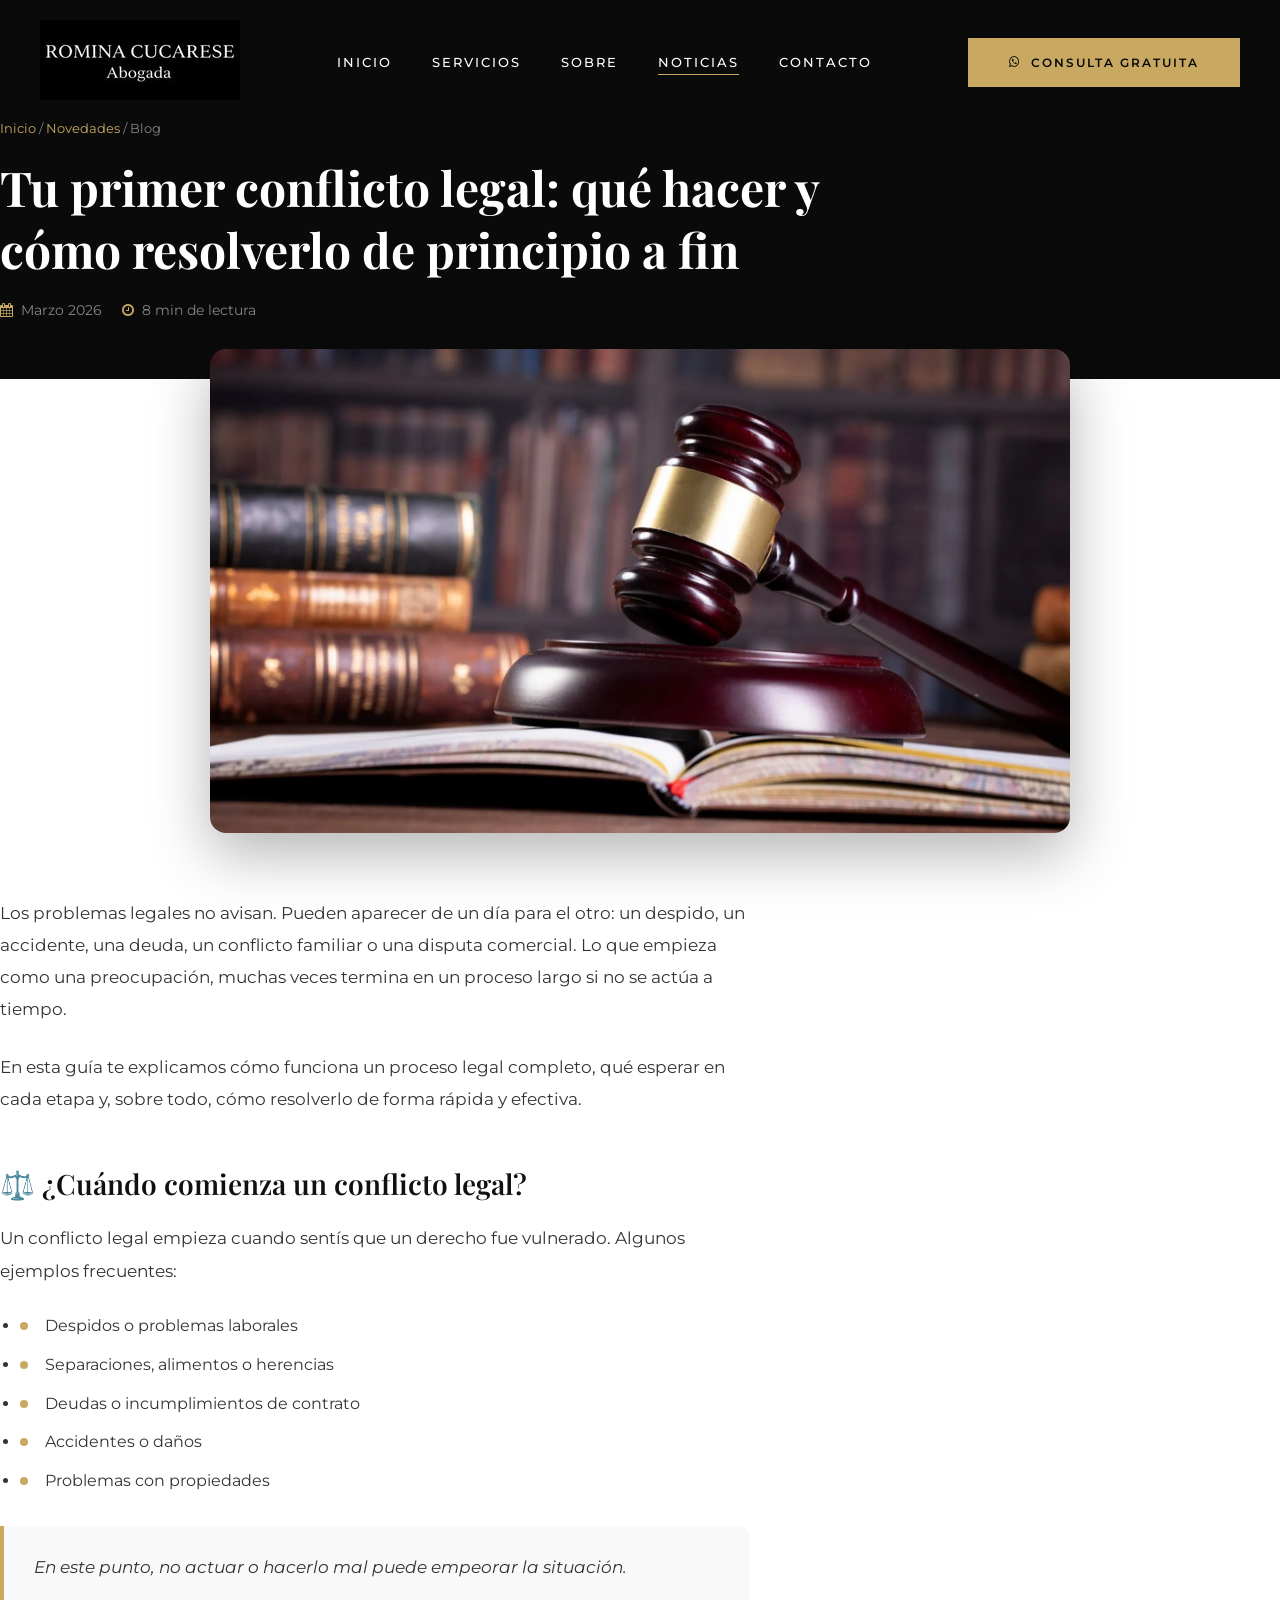
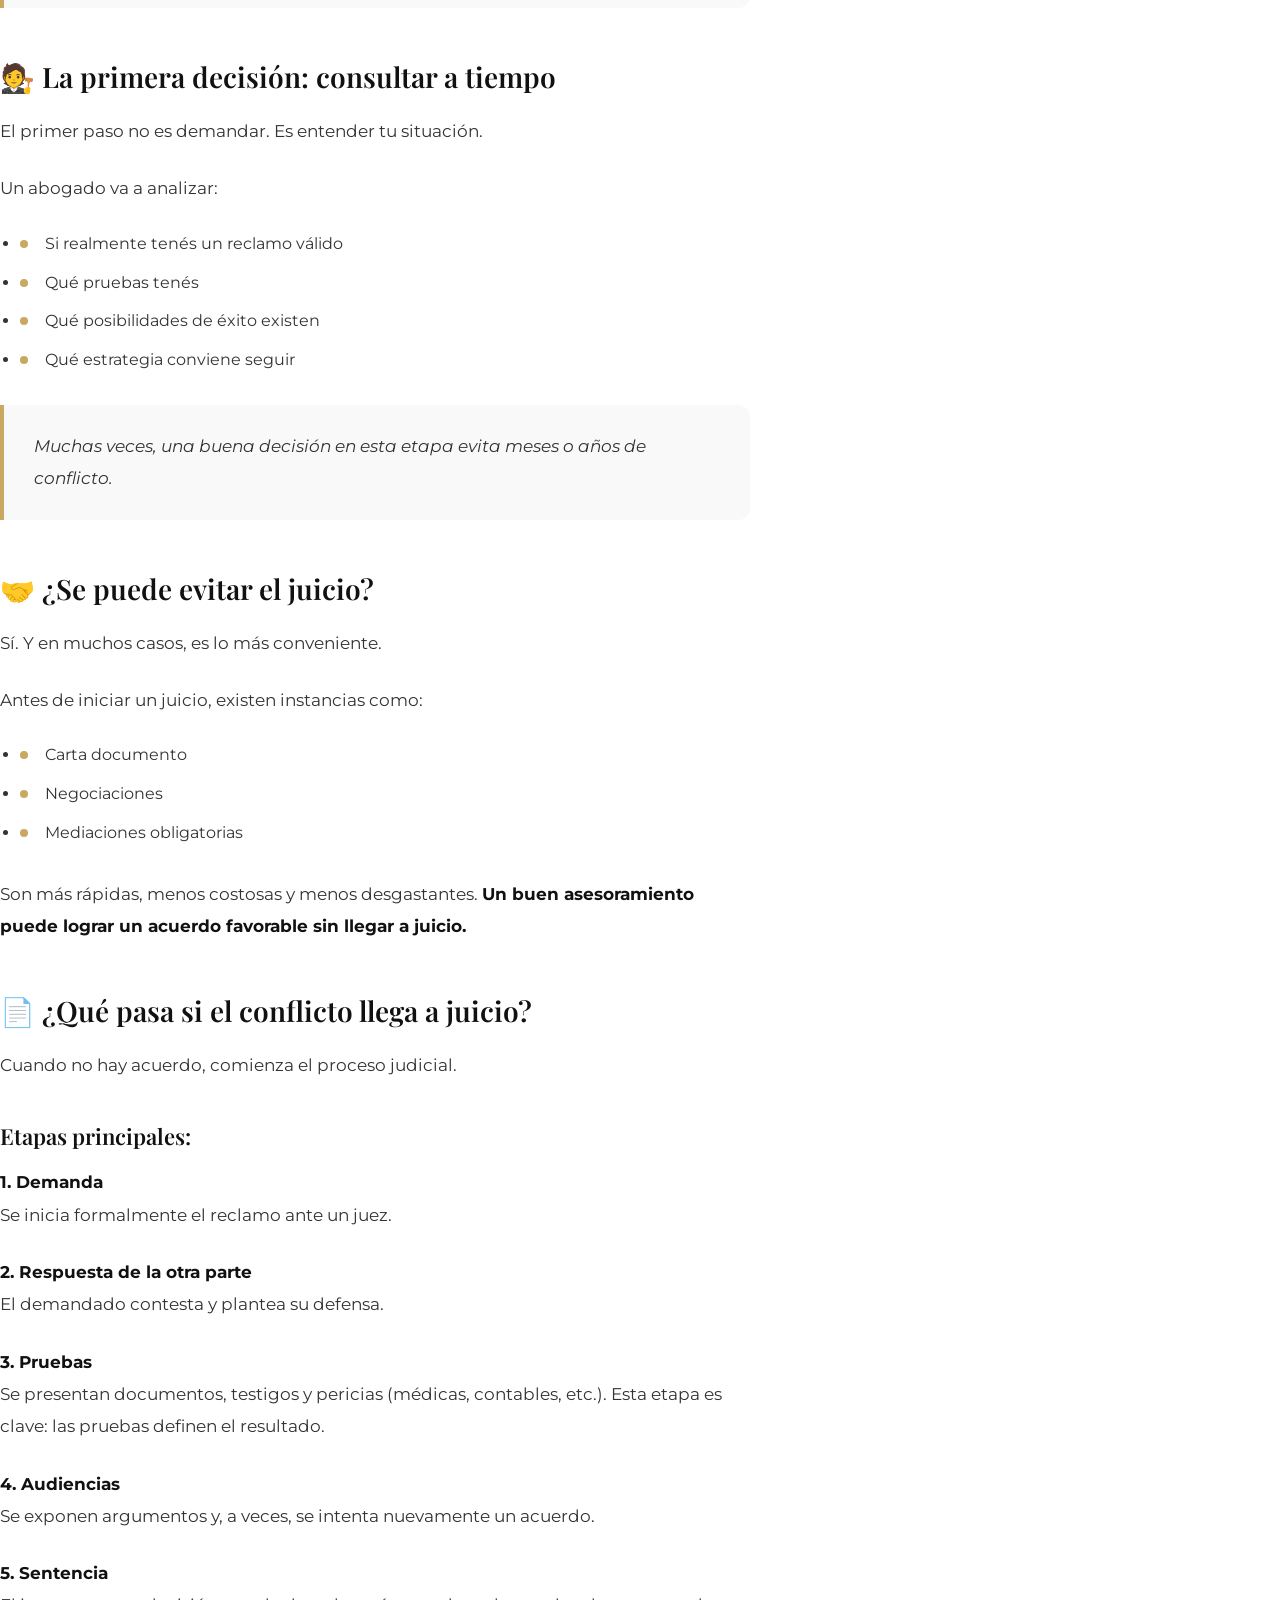
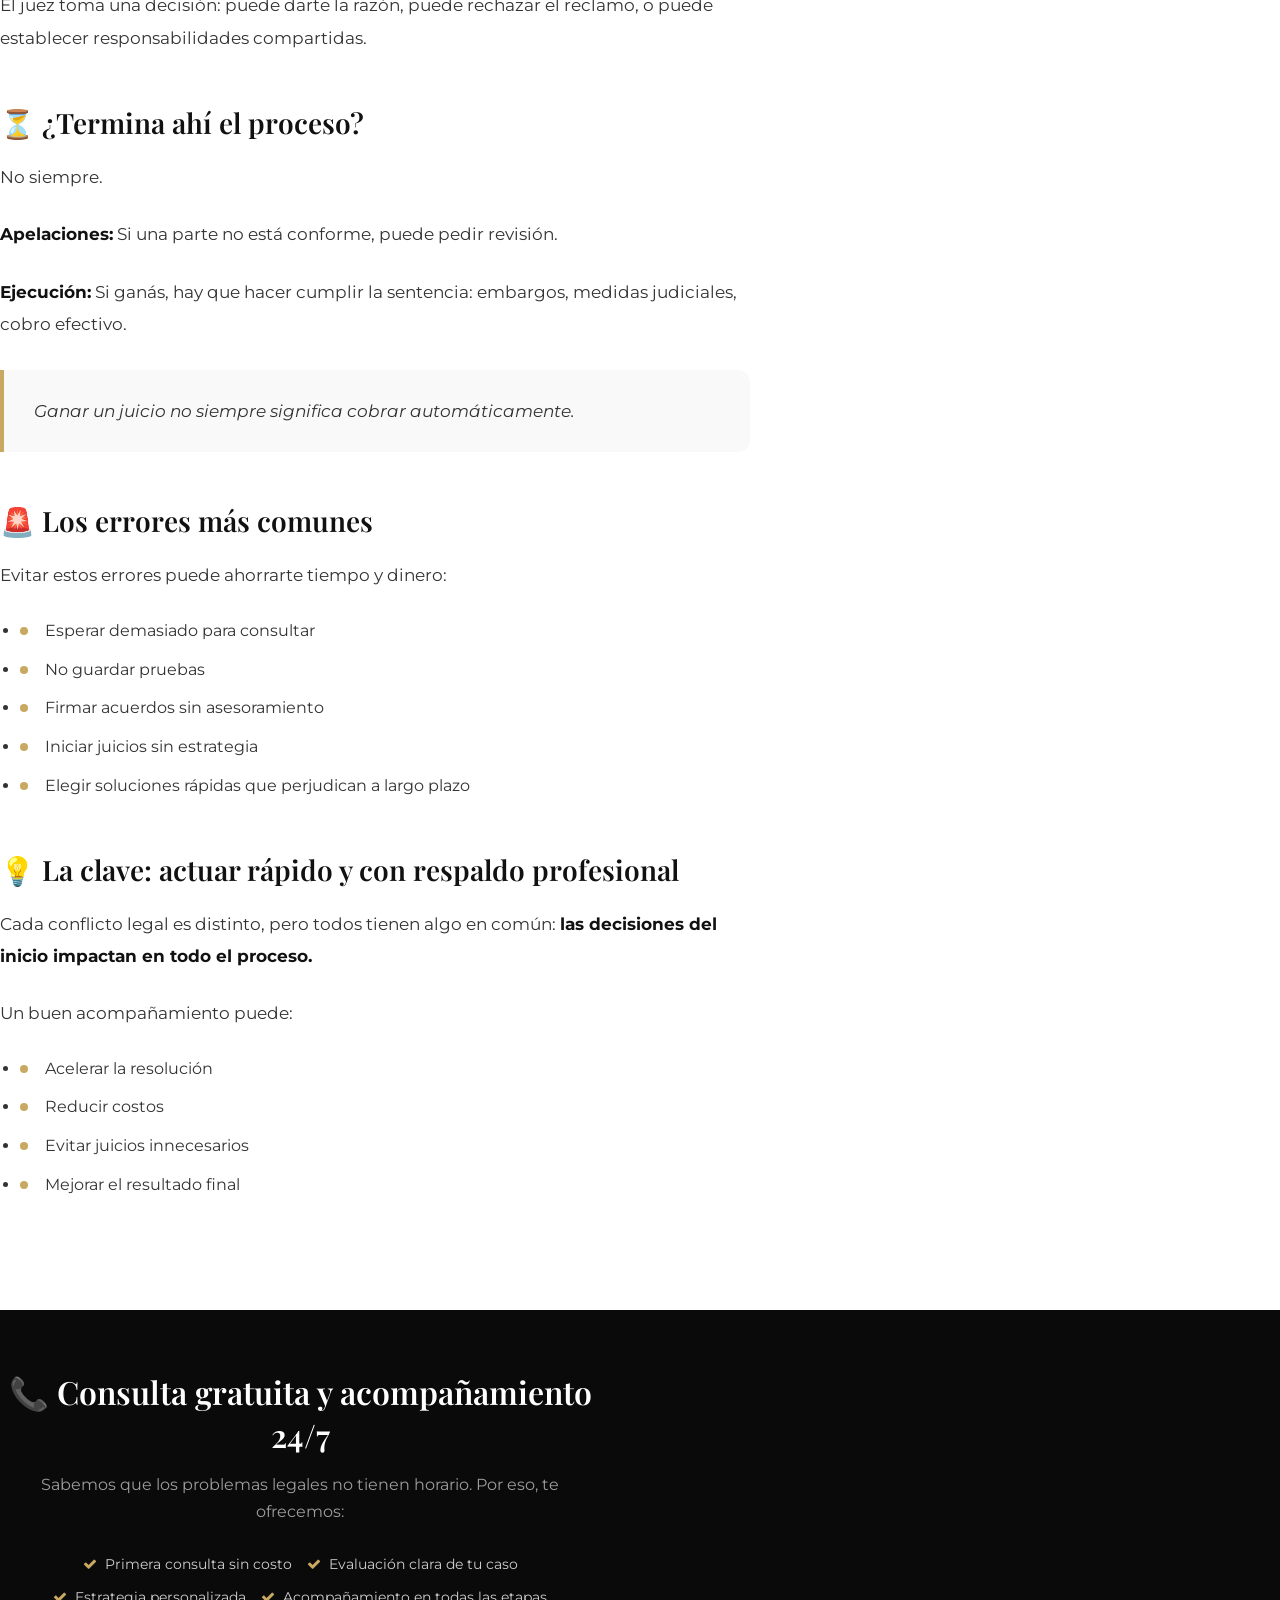
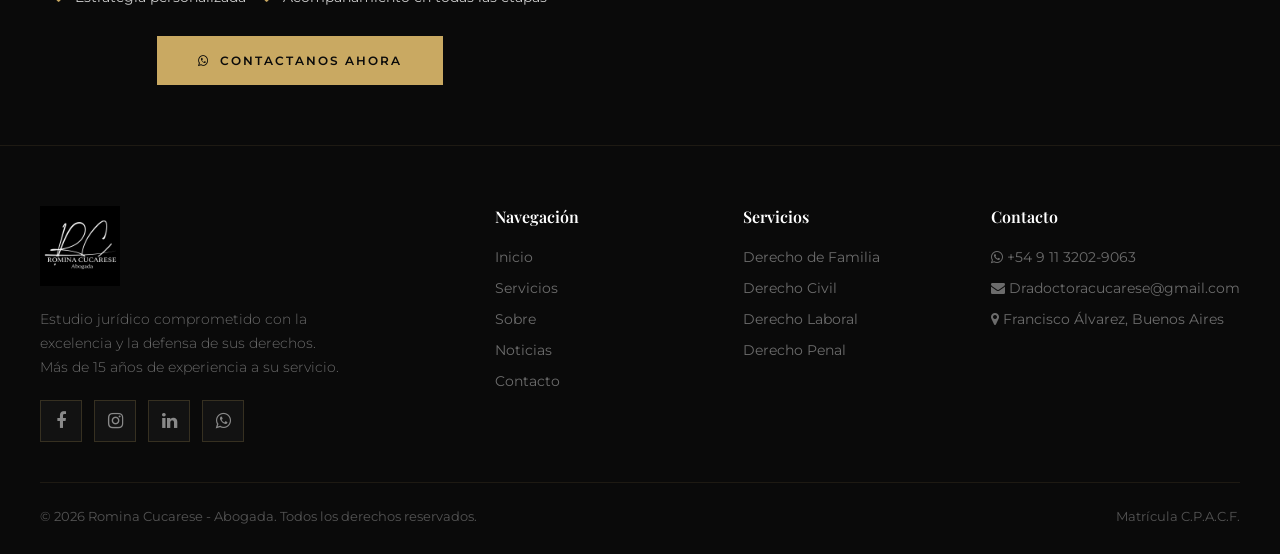
==== blog-conflicto-legal.html @ 5bdd9104 "Estudio Cucarese Estudio de abogados con mas de 15 año de experiencia defendiendo los derechos de la" ====
<!DOCTYPE html>
<html lang="es">
<head>
  <meta charset="UTF-8">
  <meta name="viewport" content="width=device-width, initial-scale=1.0">
  <title>Tu primer conflicto legal: qué hacer y cómo resolverlo | Romina Cucarese Abogada</title>
  <link rel="shortcut icon" href="images/favicon.svg" type="image/svg+xml">
  <link href="https://fonts.googleapis.com/css2?family=Playfair+Display:ital,wght@0,400;0,500;0,600;0,700;1,400;1,500;1,600&family=Montserrat:wght@300;400;500;600;700&display=swap" rel="stylesheet">
  <link rel="stylesheet" href="css/font-awesome.min.css">
  <link rel="stylesheet" href="css/style.css">
  <style>
    .blog-hero { background: var(--black); padding: 120px 0 60px; }
    .blog-hero .container { max-width: 900px; }
    .blog-breadcrumb { font-size: 13px; color: rgba(255,255,255,0.5); margin-bottom: 20px; }
    .blog-breadcrumb a { color: var(--gold); text-decoration: none; }
    .blog-hero h1 { font-family: var(--font-display); font-size: clamp(32px, 5vw, 48px); font-weight: 700; color: var(--white); line-height: 1.3; margin-bottom: 20px; }
    .blog-meta { display: flex; gap: 20px; font-size: 14px; color: rgba(255,255,255,0.5); }
    .blog-meta span { display: flex; align-items: center; gap: 8px; }
    .blog-meta i { color: var(--gold); }
    
    .blog-image { margin: -30px auto 0; max-width: 900px; padding: 0 20px; }
    .blog-image img { width: 100%; border-radius: 16px; box-shadow: 0 20px 60px rgba(0,0,0,0.3); }
    
    .blog-content { background: var(--white); padding: 60px 0 80px; }
    .blog-content .container { max-width: 750px; }
    .blog-content p { font-size: 17px; color: var(--text-body); line-height: 1.9; margin-bottom: 25px; }
    .blog-content h2 { font-family: var(--font-display); font-size: 28px; font-weight: 600; color: var(--text-dark); margin: 50px 0 20px; }
    .blog-content h3 { font-family: var(--font-display); font-size: 22px; font-weight: 600; color: var(--text-dark); margin: 40px 0 15px; }
    .blog-content ul { margin: 20px 0 30px 20px; }
    .blog-content li { font-size: 16px; color: var(--text-body); line-height: 1.8; margin-bottom: 10px; position: relative; padding-left: 25px; }
    .blog-content li::before { content: ''; position: absolute; left: 0; top: 10px; width: 8px; height: 8px; background: var(--gold); border-radius: 50%; }
    .blog-content strong { color: var(--text-dark); }
    .blog-content .highlight { background: var(--off-white); border-left: 4px solid var(--gold); padding: 25px 30px; margin: 30px 0; border-radius: 0 12px 12px 0; }
    .blog-content .highlight p { margin-bottom: 0; font-style: italic; }
    
    .blog-cta { background: var(--black); padding: 60px 0; text-align: center; }
    .blog-cta .container { max-width: 600px; }
    .blog-cta h2 { font-family: var(--font-display); font-size: 32px; font-weight: 600; color: var(--white); margin-bottom: 15px; }
    .blog-cta p { font-size: 16px; color: rgba(255,255,255,0.6); margin-bottom: 30px; line-height: 1.7; }
    .blog-cta .cta-features { display: flex; flex-wrap: wrap; justify-content: center; gap: 15px; margin-bottom: 30px; }
    .blog-cta .cta-feature { display: flex; align-items: center; gap: 8px; font-size: 14px; color: rgba(255,255,255,0.8); }
    .blog-cta .cta-feature i { color: var(--gold); }
    
    @media (max-width: 768px) {
      .blog-hero { padding: 100px 0 40px; }
      .blog-meta { flex-direction: column; gap: 10px; }
      .blog-content h2 { font-size: 24px; }
    }
  </style>
</head>
<body>

  <!-- ===== HEADER ===== -->
  <header class="header" id="header">
    <div class="container">
      <a href="index.html" class="logo">
        <img src="images/logo-header.png" alt="Romina Cucarese Abogada">
      </a>
      <nav class="nav-menu" id="navMenu">
        <a href="index.html">Inicio</a>
        <a href="index.html#servicios">Servicios</a>
        <a href="index.html#nosotros">Sobre</a>
        <a href="index.html#noticias" class="active">Noticias</a>
        <a href="index.html#contacto">Contacto</a>
      </nav>
      <a href="https://wa.me/5491132029063" target="_blank" class="btn-primary header-cta">
        <i class="fa fa-whatsapp"></i> Consulta Gratuita
      </a>
      <div class="menu-toggle" id="menuToggle">
        <span></span>
        <span></span>
        <span></span>
      </div>
    </div>
  </header>

  <!-- ===== BLOG HERO ===== -->
  <section class="blog-hero">
    <div class="container">
      <div class="blog-breadcrumb">
        <a href="index.html">Inicio</a> / <a href="index.html#noticias">Novedades</a> / Blog
      </div>
      <h1>Tu primer conflicto legal: qué hacer y cómo resolverlo de principio a fin</h1>
      <div class="blog-meta">
        <span><i class="fa fa-calendar"></i> Marzo 2026</span>
        <span><i class="fa fa-clock-o"></i> 8 min de lectura</span>
      </div>
    </div>
  </section>

  <!-- ===== BLOG IMAGE ===== -->
  <div class="blog-image">
    <img src="images/noticia-blog.webp" alt="Conflicto legal">
  </div>

  <!-- ===== BLOG CONTENT ===== -->
  <section class="blog-content">
    <div class="container">
      <p>Los problemas legales no avisan. Pueden aparecer de un día para el otro: un despido, un accidente, una deuda, un conflicto familiar o una disputa comercial. Lo que empieza como una preocupación, muchas veces termina en un proceso largo si no se actúa a tiempo.</p>
      
      <p>En esta guía te explicamos cómo funciona un proceso legal completo, qué esperar en cada etapa y, sobre todo, cómo resolverlo de forma rápida y efectiva.</p>

      <h2>⚖️ ¿Cuándo comienza un conflicto legal?</h2>
      <p>Un conflicto legal empieza cuando sentís que un derecho fue vulnerado. Algunos ejemplos frecuentes:</p>
      <ul>
        <li>Despidos o problemas laborales</li>
        <li>Separaciones, alimentos o herencias</li>
        <li>Deudas o incumplimientos de contrato</li>
        <li>Accidentes o daños</li>
        <li>Problemas con propiedades</li>
      </ul>
      
      <div class="highlight">
        <p>En este punto, no actuar o hacerlo mal puede empeorar la situación.</p>
      </div>

      <h2>🧑‍⚖️ La primera decisión: consultar a tiempo</h2>
      <p>El primer paso no es demandar. Es entender tu situación.</p>
      <p>Un abogado va a analizar:</p>
      <ul>
        <li>Si realmente tenés un reclamo válido</li>
        <li>Qué pruebas tenés</li>
        <li>Qué posibilidades de éxito existen</li>
        <li>Qué estrategia conviene seguir</li>
      </ul>
      
      <div class="highlight">
        <p>Muchas veces, una buena decisión en esta etapa evita meses o años de conflicto.</p>
      </div>

      <h2>🤝 ¿Se puede evitar el juicio?</h2>
      <p>Sí. Y en muchos casos, es lo más conveniente.</p>
      <p>Antes de iniciar un juicio, existen instancias como:</p>
      <ul>
        <li>Carta documento</li>
        <li>Negociaciones</li>
        <li>Mediaciones obligatorias</li>
      </ul>
      <p>Son más rápidas, menos costosas y menos desgastantes. <strong>Un buen asesoramiento puede lograr un acuerdo favorable sin llegar a juicio.</strong></p>

      <h2>📄 ¿Qué pasa si el conflicto llega a juicio?</h2>
      <p>Cuando no hay acuerdo, comienza el proceso judicial.</p>
      
      <h3>Etapas principales:</h3>
      
      <p><strong>1. Demanda</strong><br>Se inicia formalmente el reclamo ante un juez.</p>
      
      <p><strong>2. Respuesta de la otra parte</strong><br>El demandado contesta y plantea su defensa.</p>
      
      <p><strong>3. Pruebas</strong><br>Se presentan documentos, testigos y pericias (médicas, contables, etc.). Esta etapa es clave: las pruebas definen el resultado.</p>
      
      <p><strong>4. Audiencias</strong><br>Se exponen argumentos y, a veces, se intenta nuevamente un acuerdo.</p>
      
      <p><strong>5. Sentencia</strong><br>El juez toma una decisión: puede darte la razón, puede rechazar el reclamo, o puede establecer responsabilidades compartidas.</p>

      <h2>⏳ ¿Termina ahí el proceso?</h2>
      <p>No siempre.</p>
      
      <p><strong>Apelaciones:</strong> Si una parte no está conforme, puede pedir revisión.</p>
      
      <p><strong>Ejecución:</strong> Si ganás, hay que hacer cumplir la sentencia: embargos, medidas judiciales, cobro efectivo.</p>
      
      <div class="highlight">
        <p>Ganar un juicio no siempre significa cobrar automáticamente.</p>
      </div>

      <h2>🚨 Los errores más comunes</h2>
      <p>Evitar estos errores puede ahorrarte tiempo y dinero:</p>
      <ul>
        <li>Esperar demasiado para consultar</li>
        <li>No guardar pruebas</li>
        <li>Firmar acuerdos sin asesoramiento</li>
        <li>Iniciar juicios sin estrategia</li>
        <li>Elegir soluciones rápidas que perjudican a largo plazo</li>
      </ul>

      <h2>💡 La clave: actuar rápido y con respaldo profesional</h2>
      <p>Cada conflicto legal es distinto, pero todos tienen algo en común: <strong>las decisiones del inicio impactan en todo el proceso.</strong></p>
      
      <p>Un buen acompañamiento puede:</p>
      <ul>
        <li>Acelerar la resolución</li>
        <li>Reducir costos</li>
        <li>Evitar juicios innecesarios</li>
        <li>Mejorar el resultado final</li>
      </ul>
    </div>
  </section>

  <!-- ===== BLOG CTA ===== -->
  <section class="blog-cta">
    <div class="container">
      <h2>📞 Consulta gratuita y acompañamiento 24/7</h2>
      <p>Sabemos que los problemas legales no tienen horario. Por eso, te ofrecemos:</p>
      <div class="cta-features">
        <div class="cta-feature"><i class="fa fa-check"></i> Primera consulta sin costo</div>
        <div class="cta-feature"><i class="fa fa-check"></i> Evaluación clara de tu caso</div>
        <div class="cta-feature"><i class="fa fa-check"></i> Estrategia personalizada</div>
        <div class="cta-feature"><i class="fa fa-check"></i> Acompañamiento en todas las etapas</div>
      </div>
      <a href="https://wa.me/5491132029063?text=Hola,%20leí%20el%20artículo%20sobre%20conflictos%20legales%20y%20quiero%20consultar%20mi%20caso" target="_blank" class="btn-primary">
        <i class="fa fa-whatsapp"></i> Contactanos ahora
      </a>
    </div>
  </section>

  <!-- ===== FOOTER ===== -->
  <footer class="footer">
    <div class="container">
      <div class="footer-grid">
        <div class="footer-brand">
          <img src="images/firma-footer.png" alt="Romina Cucarese Abogada">
          <p>Estudio jurídico comprometido con la excelencia y la defensa de sus derechos. Más de 15 años de experiencia a su servicio.</p>
          <div class="footer-social">
            <a href="#"><i class="fa fa-facebook"></i></a>
            <a href="https://www.instagram.com/cucareseromina/" target="_blank"><i class="fa fa-instagram"></i></a>
            <a href="#"><i class="fa fa-linkedin"></i></a>
            <a href="https://wa.me/5491132029063" target="_blank"><i class="fa fa-whatsapp"></i></a>
          </div>
        </div>
        <div class="footer-col">
          <h4>Navegación</h4>
          <ul class="footer-links">
            <li><a href="index.html">Inicio</a></li>
            <li><a href="index.html#servicios">Servicios</a></li>
            <li><a href="index.html#nosotros">Sobre</a></li>
            <li><a href="index.html#noticias">Noticias</a></li>
            <li><a href="index.html#contacto">Contacto</a></li>
          </ul>
        </div>
        <div class="footer-col">
          <h4>Servicios</h4>
          <ul class="footer-links">
            <li><a href="index.html#servicios">Derecho de Familia</a></li>
            <li><a href="index.html#servicios">Derecho Civil</a></li>
            <li><a href="index.html#servicios">Derecho Laboral</a></li>
            <li><a href="index.html#servicios">Derecho Penal</a></li>
          </ul>
        </div>
        <div class="footer-col">
          <h4>Contacto</h4>
          <ul class="footer-links">
            <li><a href="https://wa.me/5491132029063"><i class="fa fa-whatsapp"></i> +54 9 11 3202-9063</a></li>
            <li><a href="mailto:Dradoctoracucarese@gmail.com"><i class="fa fa-envelope"></i> Dradoctoracucarese@gmail.com</a></li>
            <li><a href="index.html#contacto"><i class="fa fa-map-marker"></i> Francisco Álvarez, Buenos Aires</a></li>
          </ul>
        </div>
      </div>
      <div class="footer-bottom">
        <p>&copy; <span id="year"></span> Romina Cucarese - Abogada. Todos los derechos reservados.</p>
        <p>Matrícula C.P.A.C.F.</p>
      </div>
    </div>
  </footer>

  <script src="js/jquery-3.4.1.min.js"></script>
  <script>
    document.getElementById('year').textContent = new Date().getFullYear();
    
    // Header scroll
    window.addEventListener('scroll', function() {
      const header = document.getElementById('header');
      if (window.scrollY > 50) {
        header.classList.add('scrolled');
      } else {
        header.classList.remove('scrolled');
      }
    });
    
    // Mobile menu
    document.getElementById('menuToggle').addEventListener('click', function() {
      document.getElementById('navMenu').classList.toggle('active');
      this.classList.toggle('active');
    });
  </script>

</body>
</html>
---- css/style.css ----
/* ===== Romina Cucarese Abogada - Elegant Theme ===== */
@import url('https://fonts.googleapis.com/css2?family=Playfair+Display:wght@400;500;600;700;800&family=Montserrat:wght@300;400;500;600;700&display=swap');

:root {
  --black: #0a0a0a;
  --dark: #111111;
  --dark2: #1a1a1a;
  --gold: #C9A962;
  --gold-light: #D4BA7A;
  --gold-dark: #A8893F;
  --white: #ffffff;
  --off-white: #f9f9f9;
  --light-bg: #f5f5f5;
  --gray: #6b6b6b;
  --light-gray: #999999;
  --border: #e0e0e0;
  --border-dark: #2a2a2a;
  --text-dark: #111111;
  --text-body: #333333;
  --font-display: 'Playfair Display', serif;
  --font-body: 'Montserrat', sans-serif;
}

* { margin: 0; padding: 0; box-sizing: border-box; }
html { scroll-behavior: smooth; }
body { font-family: var(--font-body); background: var(--white); color: var(--text-dark); overflow-x: hidden; }
a { text-decoration: none; color: inherit; transition: all 0.3s ease; }
img { max-width: 100%; }

::-webkit-scrollbar { width: 8px; }
::-webkit-scrollbar-track { background: var(--dark); }
::-webkit-scrollbar-thumb { background: var(--gold); border-radius: 4px; }

/* ===== HEADER ===== */
.header { position: fixed; top: 0; left: 0; width: 100%; z-index: 1000; padding: 20px 0; transition: all 0.4s ease; }
.header.scrolled { background: rgba(10,10,10,0.98); backdrop-filter: blur(20px); padding: 12px 0; box-shadow: 0 2px 30px rgba(0,0,0,0.3); }
.header .container { max-width: 1300px; margin: 0 auto; padding: 0 40px; display: flex; align-items: center; justify-content: space-between; }
.header-logo { display: flex; align-items: center; }
.header-logo img { height: 40px; transition: all 0.3s ease; }
.header.scrolled .header-logo img { height: 35px; }

.nav-menu { display: flex; list-style: none; gap: 40px; align-items: center; }
.nav-menu a { font-family: var(--font-body); font-size: 13px; font-weight: 500; letter-spacing: 2px; text-transform: uppercase; color: var(--white); position: relative; padding: 5px 0; }
.nav-menu a::after { content: ''; position: absolute; bottom: 0; left: 0; width: 0; height: 1px; background: var(--gold); transition: width 0.3s ease; }
.nav-menu a:hover::after, .nav-menu a.active::after { width: 100%; }
.nav-menu a:hover { color: var(--gold); }

.header-cta { padding: 12px 30px; background: transparent; color: var(--gold); font-family: var(--font-body); font-size: 12px; font-weight: 600; letter-spacing: 2px; text-transform: uppercase; border-radius: 0; border: 1px solid var(--gold); transition: all 0.3s ease; }
.header-cta:hover { background: var(--gold); color: var(--black); }

.menu-toggle { display: none; flex-direction: column; gap: 5px; cursor: pointer; z-index: 1001; }
.menu-toggle span { width: 28px; height: 1px; background: var(--white); transition: all 0.3s ease; }

/* ===== HERO ===== */
.hero { position: relative; min-height: 100vh; display: flex; align-items: center; overflow: hidden; background: var(--black); padding-top: 100px; }
.hero-bg { position: absolute; inset: 0; z-index: 0; }
.hero-bg::before { content: ''; position: absolute; inset: 0; background: linear-gradient(135deg, rgba(10,10,10,0.97) 0%, rgba(17,17,17,0.9) 50%, rgba(201,169,98,0.1) 100%); z-index: 1; }
.hero-bg::after { content: ''; position: absolute; bottom: 0; left: 0; width: 100%; height: 200px; background: linear-gradient(transparent, rgba(10,10,10,1)); z-index: 2; }
.hero-bg img { width: 100%; height: 100%; object-fit: cover; opacity: 0.25; }
.hero .container { position: relative; z-index: 3; max-width: 1300px; margin: 0 auto; padding: 0 40px; }
.hero-content { max-width: 750px; animation: fadeUp 1s ease 0.3s both; }

.hero-badge {
  display: inline-flex; align-items: center; gap: 10px;
  padding: 8px 20px;
  background: transparent;
  border: 1px solid rgba(201,169,98,0.4);
  font-size: 11px; font-weight: 500;
  color: var(--gold);
  letter-spacing: 3px; text-transform: uppercase;
  margin-bottom: 30px;
}
.hero-badge::before { content: ''; width: 8px; height: 8px; min-width: 8px; background: var(--gold); animation: pulse 2s infinite; flex-shrink: 0; }

.hero h1 { font-family: var(--font-display); font-size: clamp(42px, 6vw, 72px); font-weight: 700; line-height: 1.1; margin-bottom: 25px; letter-spacing: -1px; color: var(--white); }
.hero h1 span { color: var(--gold); font-style: italic; }
.hero p { font-size: 17px; line-height: 1.8; color: rgba(255,255,255,0.6); margin-bottom: 40px; max-width: 580px; font-weight: 300; }
.hero-buttons { display: flex; gap: 18px; flex-wrap: wrap; }

.btn-primary { display: inline-flex; align-items: center; gap: 10px; padding: 16px 40px; background: var(--gold); color: var(--black); font-family: var(--font-body); font-size: 12px; font-weight: 600; letter-spacing: 2px; text-transform: uppercase; border: 1px solid var(--gold); transition: all 0.4s ease; }
.btn-primary:hover { background: var(--gold-dark); border-color: var(--gold-dark); transform: translateY(-2px); box-shadow: 0 10px 30px rgba(201,169,98,0.2); }
.btn-outline { display: inline-flex; align-items: center; gap: 10px; padding: 16px 40px; background: transparent; color: var(--white); font-family: var(--font-body); font-size: 12px; font-weight: 600; letter-spacing: 2px; text-transform: uppercase; border: 1px solid rgba(255,255,255,0.2); transition: all 0.4s ease; }
.btn-outline:hover { border-color: var(--gold); color: var(--gold); transform: translateY(-2px); }

.hero-shapes { position: absolute; right: 5%; top: 50%; transform: translateY(-50%); z-index: 2; opacity: 0.04; }
.hero-shapes .shape { width: 400px; height: 400px; border: 1px solid var(--gold); position: absolute; animation: morphShape 10s ease-in-out infinite; }
.hero-shapes .shape:nth-child(2) { width: 300px; height: 300px; top: 50px; left: 50px; animation-delay: -5s; }

/* ===== STATS BAR ===== */
.stats-bar { background: var(--dark); padding: 60px 0; border-top: 1px solid rgba(201,169,98,0.1); border-bottom: 1px solid rgba(201,169,98,0.1); }
.stats-bar .container { max-width: 1300px; margin: 0 auto; padding: 0 40px; display: grid; grid-template-columns: repeat(4, 1fr); gap: 30px; }
.stat-item { text-align: center; position: relative; }
.stat-item::after { content: ''; position: absolute; right: 0; top: 50%; transform: translateY(-50%); width: 1px; height: 50px; background: rgba(201,169,98,0.15); }
.stat-item:last-child::after { display: none; }
.stat-number { font-family: var(--font-display); font-size: 48px; font-weight: 700; color: var(--gold); line-height: 1; margin-bottom: 8px; }
.stat-label { font-size: 12px; color: rgba(255,255,255,0.5); text-transform: uppercase; letter-spacing: 3px; }

/* ===== SECTION COMMON ===== */
.section { padding: 100px 0; }
.section .container { max-width: 1300px; margin: 0 auto; padding: 0 40px; }
.section-light { background: var(--white); }
.section-dark { background: var(--black); }

.section-header { margin-bottom: 60px; }
.section-header.center { text-align: center; }
.section-tag { font-family: var(--font-body); font-size: 11px; font-weight: 600; color: var(--gold); text-transform: uppercase; letter-spacing: 3px; margin-bottom: 15px; }
.section-title { font-family: var(--font-display); font-size: clamp(32px, 4vw, 48px); font-weight: 700; letter-spacing: -1px; margin-bottom: 15px; }
.section-dark .section-title { color: var(--white); }
.section-title span { color: var(--gold); font-style: italic; }
.section-subtitle { font-size: 16px; color: var(--gray); max-width: 600px; line-height: 1.7; font-weight: 300; }
.section-header.center .section-subtitle { margin: 0 auto; }
.section-dark .section-subtitle { color: rgba(255,255,255,0.5); }

/* ===== SERVICIOS ===== */
.services-section { background: var(--white); }
.services-grid { display: grid; grid-template-columns: repeat(3, 1fr); gap: 30px; }
.service-card { background: var(--white); border: 1px solid var(--border); padding: 40px; transition: all 0.4s ease; position: relative; overflow: hidden; border-radius: 16px; }
.service-card::before { content: ''; position: absolute; top: 0; left: 0; width: 100%; height: 3px; background: linear-gradient(90deg, transparent, var(--gold), transparent); opacity: 0; transition: opacity 0.4s ease; }
.service-card:hover { border-color: var(--gold); transform: translateY(-5px); box-shadow: 0 15px 40px rgba(0,0,0,0.08); }
.service-card:hover::before { opacity: 1; }
.service-icon { width: 60px; height: 60px; background: var(--off-white); border: 1px solid var(--border); border-radius: 12px; display: flex; align-items: center; justify-content: center; font-size: 24px; color: var(--gold); margin-bottom: 25px; transition: all 0.3s ease; }
.service-card:hover .service-icon { background: var(--gold); color: var(--white); border-color: var(--gold); }
.service-card h3 { font-family: var(--font-display); font-size: 22px; font-weight: 600; margin-bottom: 15px; color: var(--text-dark); }
.service-card p { font-size: 14px; color: var(--gray); line-height: 1.7; font-weight: 300; }

/* ===== PROCESO ===== */
.process-grid { display: grid; grid-template-columns: repeat(3, 1fr); gap: 40px; }
.process-card { text-align: center; padding: 40px 30px; position: relative; }
.process-number { font-family: var(--font-display); font-size: 72px; font-weight: 700; color: rgba(201,169,98,0.1); position: absolute; top: 0; left: 50%; transform: translateX(-50%); line-height: 1; }
.process-icon { width: 80px; height: 80px; background: var(--gold); display: flex; align-items: center; justify-content: center; font-size: 28px; color: var(--black); margin: 0 auto 25px; position: relative; z-index: 1; }
.process-card h3 { font-family: var(--font-display); font-size: 22px; font-weight: 600; margin-bottom: 15px; color: var(--text-dark); }
.process-card p { font-size: 14px; color: var(--gray); line-height: 1.7; font-weight: 300; }

/* ===== NOSOTROS ===== */
.about-split { display: grid; grid-template-columns: 1fr 1fr; gap: 80px; align-items: center; }
.about-visual { position: relative; }
.about-visual-inner { position: relative; }
.about-photo { position: relative; }
.about-photo::before { content: ''; position: absolute; top: -15px; left: -15px; right: 15px; bottom: 15px; border: 1px solid var(--gold); border-radius: 20px; z-index: 0; }
.about-photo img { position: relative; z-index: 1; width: 100%; display: block; filter: grayscale(20%); border-radius: 20px; }
.about-content .section-header { margin-bottom: 30px; }
.about-features { display: flex; flex-direction: column; gap: 20px; }
.about-feature { display: flex; gap: 20px; align-items: flex-start; padding: 20px; background: var(--off-white); border-left: 2px solid var(--gold); border-radius: 0 12px 12px 0; }
.about-feature-icon { width: 40px; height: 40px; min-width: 40px; background: var(--gold); display: flex; align-items: center; justify-content: center; font-size: 16px; color: var(--black); border-radius: 8px; }
.about-feature h4 { font-family: var(--font-display); font-size: 18px; font-weight: 600; margin-bottom: 5px; color: var(--text-dark); }
.about-feature p { font-size: 14px; color: var(--gray); line-height: 1.6; font-weight: 300; }

/* ===== NOTICIAS ===== */
.news-section { background: var(--off-white); }
.news-grid { display: grid; grid-template-columns: repeat(3, 1fr); gap: 30px; }
.news-card { background: var(--white); border: 1px solid var(--border); overflow: hidden; transition: all 0.4s ease; border-radius: 16px; text-decoration: none; display: block; }
.news-card:hover { transform: translateY(-5px); box-shadow: 0 20px 50px rgba(0,0,0,0.1); }
.news-image { height: 220px; overflow: hidden; background: var(--dark); position: relative; }
.news-image img { width: 100%; height: 100%; object-fit: cover; transition: transform 0.6s ease; }
.news-card:hover .news-image img { transform: scale(1.05); }
.news-play { position: absolute; top: 50%; left: 50%; transform: translate(-50%, -50%); width: 60px; height: 60px; background: rgba(0,0,0,0.7); border-radius: 50%; display: flex; align-items: center; justify-content: center; transition: all 0.3s ease; }
.news-play i { color: var(--gold); font-size: 22px; margin-left: 4px; }
.news-card:hover .news-play { background: var(--gold); transform: translate(-50%, -50%) scale(1.1); }
.news-card:hover .news-play i { color: var(--black); }
.news-date { position: absolute; bottom: 15px; left: 15px; background: var(--gold); color: var(--black); padding: 8px 15px; font-size: 11px; font-weight: 600; letter-spacing: 1px; text-transform: uppercase; border-radius: 6px; }
.news-content { padding: 30px; }
.news-category { font-size: 11px; color: var(--gold); text-transform: uppercase; letter-spacing: 2px; margin-bottom: 10px; font-weight: 600; }
.news-card h3 { font-family: var(--font-display); font-size: 20px; font-weight: 600; margin-bottom: 15px; color: var(--text-dark); line-height: 1.4; }
.news-card p { font-size: 14px; color: var(--gray); line-height: 1.7; margin-bottom: 0; font-weight: 300; }
.news-link { font-size: 12px; color: var(--gold); text-transform: uppercase; letter-spacing: 2px; font-weight: 600; display: inline-flex; align-items: center; gap: 8px; }
.news-link:hover { color: var(--gold-dark); }
.news-link i { transition: transform 0.3s ease; }
.news-link:hover i { transform: translateX(5px); }

/* ===== CONTACTO ===== */
.contact-section { background: var(--white); padding: 100px 0; }

.contact-info-row { display: grid; grid-template-columns: repeat(3, 1fr); gap: 25px; margin-bottom: 40px; }
.contact-card { background: var(--white); border: 1px solid var(--border); border-radius: 16px; padding: 24px; display: flex; gap: 16px; align-items: flex-start; transition: all 0.3s ease; box-shadow: 0 2px 10px rgba(0,0,0,0.03); }
.contact-card:hover { border-color: var(--gold); box-shadow: 0 8px 25px rgba(0,0,0,0.08); transform: translateY(-2px); }
.contact-card-icon { width: 44px; height: 44px; min-width: 44px; background: var(--off-white); border-radius: 12px; display: flex; align-items: center; justify-content: center; font-size: 18px; color: var(--gold); }
.contact-card h4 { font-family: var(--font-display); font-size: 16px; font-weight: 600; margin-bottom: 4px; color: var(--text-dark); }
.contact-card p { font-size: 14px; color: var(--gray); line-height: 1.5; }

.whatsapp-card-full { background: var(--dark); border-radius: 20px; padding: 50px; display: flex; align-items: center; justify-content: space-between; gap: 30px; }
.whatsapp-card-full .whatsapp-card-icon { width: 80px; height: 80px; min-width: 80px; background: rgba(201,169,98,0.15); border-radius: 50%; display: flex; align-items: center; justify-content: center; font-size: 36px; color: var(--gold); }
.whatsapp-card-text { flex: 1; }
.whatsapp-card-text h3 { font-family: var(--font-display); font-size: 28px; font-weight: 600; color: var(--white); margin-bottom: 8px; }
.whatsapp-card-text p { font-size: 15px; color: rgba(255,255,255,0.6); line-height: 1.6; max-width: 400px; }
.whatsapp-btn { display: inline-flex; align-items: center; gap: 10px; padding: 16px 35px; background: var(--gold); color: var(--black); font-family: var(--font-body); font-size: 13px; font-weight: 600; letter-spacing: 1px; text-transform: uppercase; border-radius: 10px; transition: all 0.3s ease; text-decoration: none; white-space: nowrap; }
.whatsapp-btn:hover { background: var(--gold-light); transform: translateY(-2px); box-shadow: 0 10px 25px rgba(201,169,98,0.3); }

/* Mapa */
.map-section { background: var(--off-white); padding: 0; }
.map-container { width: 100%; height: 400px; }
.map-container iframe { width: 100%; height: 100%; border: none; filter: grayscale(30%); }

.contact-grid { display: grid; grid-template-columns: 1fr 1fr; gap: 40px; align-items: stretch; }
.contact-cards { display: flex; flex-direction: column; gap: 20px; }

.contact-info { display: flex; flex-direction: column; gap: 20px; }
.contact-info-card { background: rgba(255,255,255,0.02); border: 1px solid rgba(201,169,98,0.1); padding: 28px; display: flex; gap: 18px; align-items: center; transition: all 0.3s ease; }
.contact-info-card:hover { border-color: rgba(201,169,98,0.3); }
.contact-info-icon { width: 52px; height: 52px; min-width: 52px; background: transparent; border: 1px solid rgba(201,169,98,0.3); display: flex; align-items: center; justify-content: center; font-size: 20px; color: var(--gold); }
.contact-info-card h4 { font-family: var(--font-display); font-size: 16px; font-weight: 600; margin-bottom: 4px; color: var(--white); }
.contact-info-card p { font-size: 14px; color: rgba(255,255,255,0.5); line-height: 1.5; }

/* ===== CINTA DE CLIENTES ===== */
.clients-section { background: var(--white); padding: 40px 0 20px; }
.clients-title { font-family: var(--font-display); font-size: 24px; font-weight: 600; color: var(--text-dark); text-align: center; }
.clients-marquee-section { background: var(--black); padding: 20px 0; overflow: hidden; }
.clients-marquee { position: relative; width: 100%; overflow: hidden; }
.clients-track { display: flex; align-items: center; gap: 0; animation: marquee 8s linear infinite; white-space: nowrap; }
.clients-track .separator { color: rgba(255,255,255,0.3); font-size: 8px; padding: 0 20px; }
.clients-track .client-link { font-family: var(--font-body); font-size: 15px; font-weight: 600; color: var(--gold); letter-spacing: 0; padding: 0 10px; text-decoration: none; transition: color 0.3s ease; }
.clients-track .client-link:hover { color: var(--gold-light); }

@keyframes marquee {
  0% { transform: translateX(0); }
  100% { transform: translateX(-33.33%); }
}

/* ===== TESTIMONIOS ===== */
.testimonials-section { background: var(--white); }
.testimonials-grid { display: grid; grid-template-columns: repeat(3, 1fr); gap: 30px; }
.testimonial-card { background: var(--white); border: 1px solid var(--border); border-radius: 20px; padding: 35px; transition: all 0.3s ease; }
.testimonial-card:hover { box-shadow: 0 15px 40px rgba(0,0,0,0.08); transform: translateY(-3px); border-color: var(--gold); }
.testimonial-author { display: flex; align-items: center; gap: 15px; margin-bottom: 20px; }
.testimonial-avatar { width: 50px; height: 50px; border-radius: 50%; background: var(--gold); display: flex; align-items: center; justify-content: center; font-family: var(--font-display); font-size: 16px; font-weight: 600; color: var(--black); }
.testimonial-name { font-family: var(--font-display); font-weight: 600; font-size: 16px; color: var(--text-dark); }
.testimonial-role { font-size: 13px; color: var(--light-gray); }
.testimonial-stars { color: var(--gold); font-size: 14px; letter-spacing: 3px; margin-bottom: 15px; }
.testimonial-text { font-size: 15px; color: var(--text-body); line-height: 1.8; font-style: italic; }

/* ===== CTA SECTION ===== */
.cta-section { background: linear-gradient(135deg, var(--black), var(--dark2), rgba(201,169,98,0.2)); padding: 80px 0; position: relative; overflow: hidden; }
.cta-section::before { content: ''; position: absolute; top: -50%; right: -20%; width: 500px; height: 500px; background: rgba(201,169,98,0.05); }
.cta-content { text-align: center; position: relative; z-index: 1; }
.cta-content h2 { font-family: var(--font-display); font-size: clamp(30px, 4vw, 48px); font-weight: 700; margin-bottom: 18px; letter-spacing: -1px; color: var(--white); }
.cta-content p { font-size: 17px; color: rgba(255,255,255,0.6); margin-bottom: 35px; max-width: 550px; margin-left: auto; margin-right: auto; font-weight: 300; }
.btn-gold { display: inline-flex; align-items: center; gap: 10px; padding: 18px 45px; background: var(--gold); color: var(--black); font-family: var(--font-body); font-size: 12px; font-weight: 700; letter-spacing: 2px; text-transform: uppercase; border: 1px solid var(--gold); transition: all 0.4s ease; border-radius: 8px; }
.btn-gold:hover { background: transparent; color: var(--gold); transform: translateY(-2px); box-shadow: 0 10px 30px rgba(201,169,98,0.2); }

/* ===== EL ESTUDIO ===== */
.studio-section { background: var(--black); }
.studio-grid { display: grid; grid-template-columns: 400px 1fr; gap: 60px; align-items: center; }
.studio-video { width: 100%; aspect-ratio: 1/1; border-radius: 0; overflow: hidden; }
.video-container { position: relative; width: 100%; height: 100%; }
.video-container video { width: 100%; height: 100%; object-fit: cover; display: block; }
.video-poster { position: absolute; top: 0; left: 0; width: 100%; height: 100%; background: var(--black); display: flex; align-items: center; justify-content: center; transition: opacity 0.3s ease; z-index: 2; }
.video-poster i { font-size: 60px; color: var(--gold); opacity: 0.8; }
.studio-content .section-header { margin-bottom: 25px; }
.studio-content .section-title { color: var(--white); white-space: nowrap; }
.studio-subtitle { font-size: 14px; color: rgba(255,255,255,0.5); margin-top: 15px; text-transform: uppercase; letter-spacing: 2px; }
.studio-text { font-size: 16px; color: rgba(255,255,255,0.7); line-height: 1.9; margin-bottom: 30px; }
.studio-text strong { color: var(--gold); font-weight: 600; }
.studio-buttons { display: flex; gap: 15px; flex-wrap: wrap; }
.btn-outline-dark { display: inline-flex; align-items: center; gap: 10px; padding: 16px 30px; background: transparent; color: var(--white); font-family: var(--font-body); font-size: 12px; font-weight: 600; letter-spacing: 1px; text-transform: uppercase; border: 1px solid rgba(255,255,255,0.25); transition: all 0.4s ease; text-decoration: none; }
.btn-outline-dark:hover { border-color: var(--gold); color: var(--gold); transform: translateY(-2px); }

/* ===== CTA INSTAGRAM ===== */
.cta-instagram { background: linear-gradient(135deg, var(--black) 0%, var(--dark) 40%, var(--gold-dark) 100%); padding: 50px 0; position: relative; overflow: hidden; }
.cta-instagram::before { content: ''; position: absolute; top: 0; left: 0; right: 0; bottom: 0; background: url("data:image/svg+xml,%3Csvg width='60' height='60' viewBox='0 0 60 60' xmlns='http://www.w3.org/2000/svg'%3E%3Cg fill='none' fill-rule='evenodd'%3E%3Cg fill='%23C9A962' fill-opacity='0.03'%3E%3Cpath d='M36 34v-4h-2v4h-4v2h4v4h2v-4h4v-2h-4zm0-30V0h-2v4h-4v2h4v4h2V6h4V4h-4zM6 34v-4H4v4H0v2h4v4h2v-4h4v-2H6zM6 4V0H4v4H0v2h4v4h2V6h4V4H6z'/%3E%3C/g%3E%3C/g%3E%3C/svg%3E"); opacity: 0.5; }
.cta-instagram-content { text-align: center; position: relative; z-index: 1; max-width: 500px; margin: 0 auto; }
.cta-instagram-icon { width: 60px; height: 60px; background: rgba(201,169,98,0.15); border-radius: 50%; display: flex; align-items: center; justify-content: center; font-size: 28px; color: var(--gold); margin: 0 auto 15px; }
.cta-instagram-content h2 { font-family: var(--font-display); font-size: clamp(28px, 4vw, 38px); font-weight: 700; margin-bottom: 12px; letter-spacing: -1px; color: var(--white); font-style: italic; }
.cta-instagram-content p { font-size: 15px; color: rgba(255,255,255,0.7); margin-bottom: 20px; line-height: 1.6; font-weight: 300; }

/* ===== FOOTER ===== */
.footer { background: var(--black); padding: 60px 0 30px; border-top: 1px solid rgba(201,169,98,0.1); }
.footer .container { max-width: 1300px; margin: 0 auto; padding: 0 40px; }
.footer-grid { display: grid; grid-template-columns: 2fr 1fr 1fr 1.2fr; gap: 40px; margin-bottom: 40px; }
.footer-brand img { height: 80px; margin-bottom: 18px; }
.footer-brand p { font-size: 14px; color: rgba(255,255,255,0.4); line-height: 1.7; max-width: 300px; font-weight: 300; }
.footer-logo-text { display: flex; align-items: center; gap: 15px; margin-bottom: 20px; }
.footer-logo-initials { font-family: var(--font-display); font-size: 36px; font-weight: 700; color: var(--gold); font-style: italic; line-height: 1; }
.footer-logo-name { display: flex; flex-direction: column; }
.footer-logo-name span:first-child { font-family: var(--font-body); font-size: 18px; font-weight: 600; color: var(--white); letter-spacing: 2px; text-transform: uppercase; }
.footer-logo-title { font-size: 13px; color: var(--gold); letter-spacing: 3px; text-transform: uppercase; margin-top: 2px; }
.footer-col h4 { font-family: var(--font-display); font-size: 16px; font-weight: 600; margin-bottom: 20px; color: var(--white); }
.footer-links { list-style: none; display: flex; flex-direction: column; gap: 12px; }
.footer-links a { font-size: 14px; color: rgba(255,255,255,0.4); transition: all 0.3s ease; }
.footer-links a:hover { color: var(--gold); padding-left: 5px; }
.footer-social { display: flex; gap: 12px; margin-top: 20px; }
.footer-social a { width: 42px; height: 42px; background: rgba(255,255,255,0.03); border: 1px solid rgba(201,169,98,0.2); display: flex; align-items: center; justify-content: center; font-size: 18px; color: rgba(255,255,255,0.5); transition: all 0.3s ease; }
.footer-social a:hover { background: var(--gold); border-color: var(--gold); color: var(--black); transform: translateY(-3px); }
.footer-bottom { border-top: 1px solid rgba(201,169,98,0.1); padding-top: 25px; display: flex; justify-content: space-between; align-items: center; font-size: 13px; color: rgba(255,255,255,0.3); }

/* ===== ANIMATIONS ===== */
@keyframes fadeUp { from { opacity: 0; transform: translateY(40px); } to { opacity: 1; transform: translateY(0); } }
@keyframes pulse { 0%, 100% { opacity: 1; transform: scale(1); } 50% { opacity: 0.5; transform: scale(1.5); } }
@keyframes morphShape { 0%, 100% { transform: rotate(0deg); } 50% { transform: rotate(180deg); } }

.reveal { opacity: 0; transform: translateY(40px); transition: all 0.8s cubic-bezier(0.16, 1, 0.3, 1); }
.reveal.visible { opacity: 1; transform: translateY(0); }

/* ===== RESPONSIVE ===== */
@media (max-width: 992px) {
  .nav-menu { display: none; position: fixed; top: 0; left: 0; width: 100%; height: 100vh; background: rgba(10,10,10,0.98); flex-direction: column; justify-content: center; align-items: center; gap: 30px; }
  .nav-menu.active { display: flex; }
  .nav-menu a { font-size: 18px; color: var(--white); }
  .menu-toggle { display: flex; }
  .header-cta { display: none; }
  .process-grid { grid-template-columns: 1fr; }
  .services-grid { grid-template-columns: 1fr; }
  .about-split { grid-template-columns: 1fr; gap: 40px; }
  .studio-grid { grid-template-columns: 1fr; gap: 30px; }
  .studio-section .container { padding: 0; }
  .studio-section .studio-grid { gap: 0; }
  .studio-video { width: 100vw; max-width: 100vw; margin-left: calc(-50vw + 50%); aspect-ratio: 1/1; }
  .studio-content { text-align: center; padding: 30px 20px; }
  .studio-content .section-title { white-space: normal; }
  .studio-buttons { justify-content: center; }
  .news-grid { grid-template-columns: 1fr; }
  .testimonials-grid { grid-template-columns: 1fr; }
  .contact-grid { grid-template-columns: 1fr; }
  .contact-info-row { grid-template-columns: 1fr; }
  .whatsapp-card-full { flex-direction: column; text-align: center; padding: 40px 30px; }
  .whatsapp-card-text { text-align: center; }
  .whatsapp-card-text p { max-width: 100%; }
  .footer-grid { grid-template-columns: 1fr 1fr; gap: 30px; }
  .stats-bar .container { grid-template-columns: repeat(2, 1fr); }
  .hero h1 { font-size: clamp(36px, 8vw, 56px); }
  .form-row { grid-template-columns: 1fr; }
}

@media (max-width: 576px) {
  .section { padding: 70px 0; }
  .section .container, .header .container, .hero .container, .footer .container { padding: 0 20px; }
  .stats-bar .container { grid-template-columns: 1fr 1fr; gap: 20px; }
  .stat-item::after { display: none; }
  .stat-number { font-size: 36px; }
  .footer-grid { grid-template-columns: 1fr; }
  .footer-bottom { flex-direction: column; gap: 10px; text-align: center; }
}
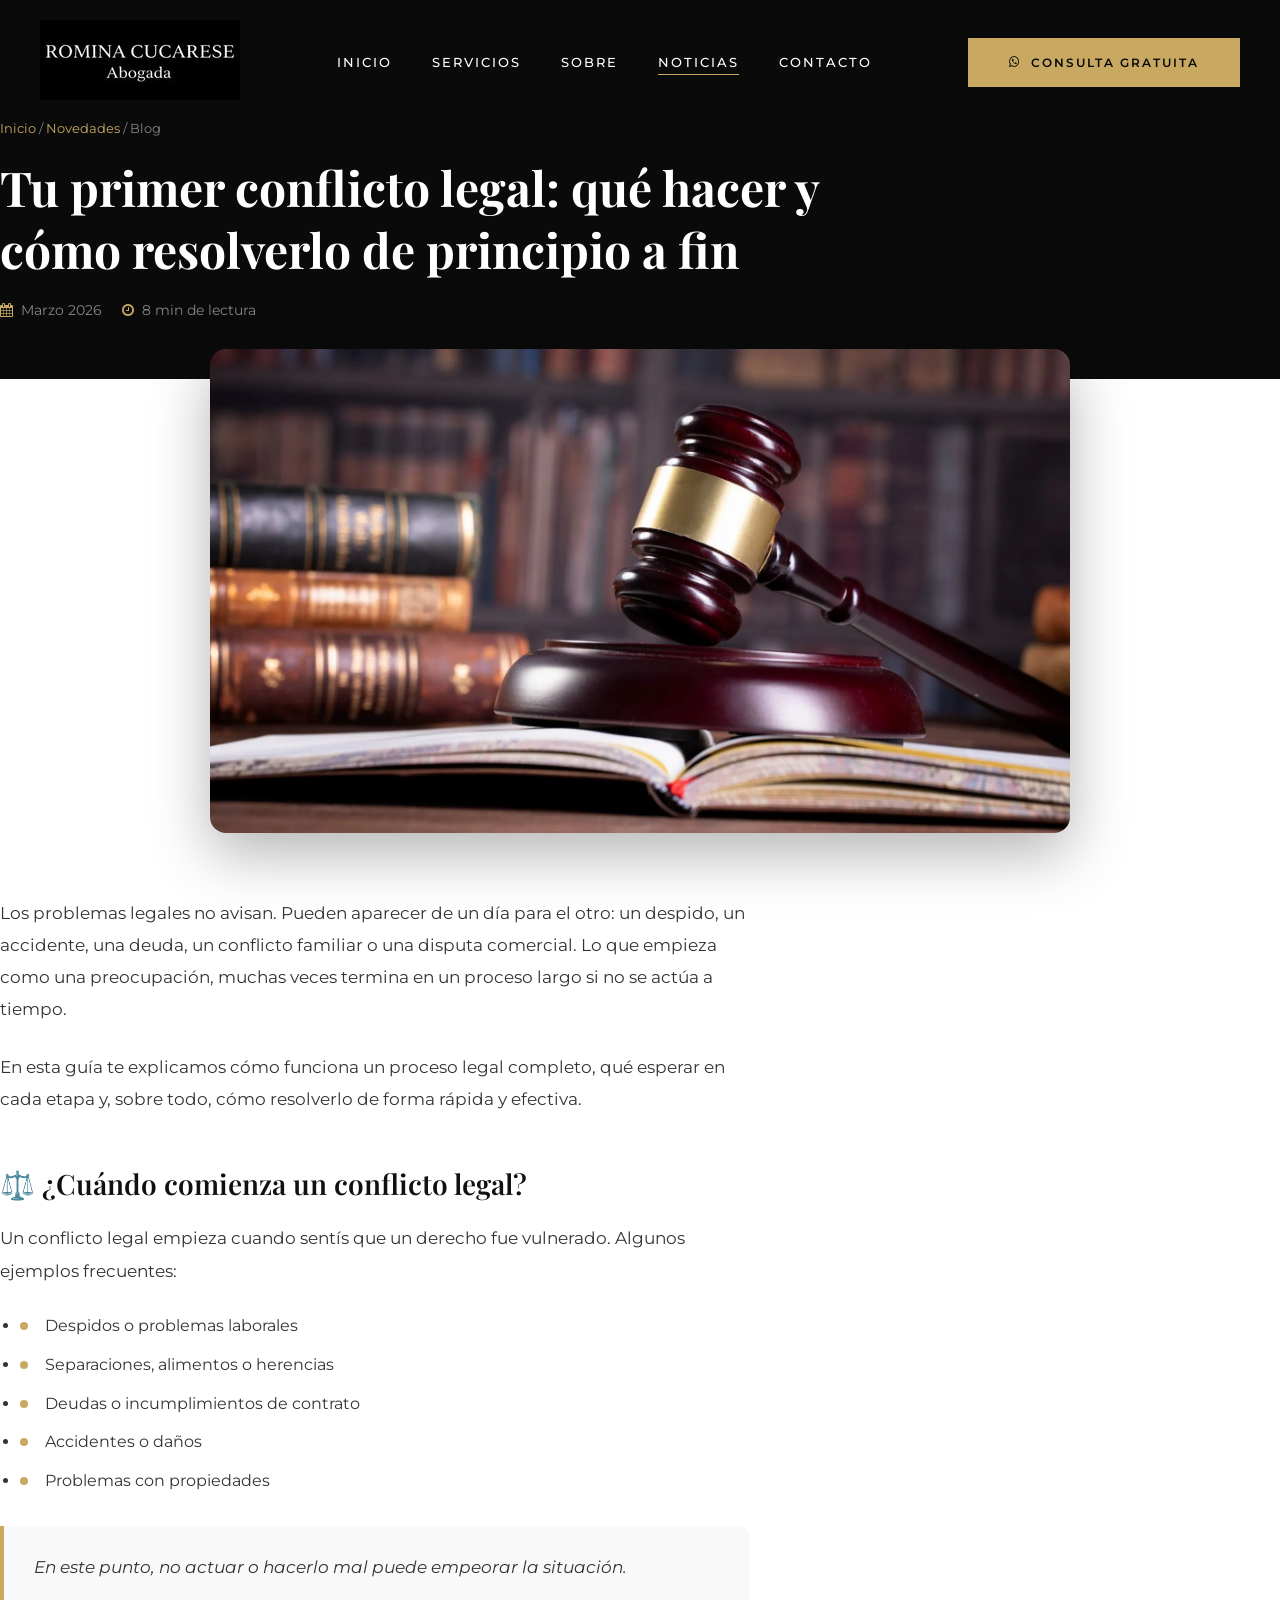
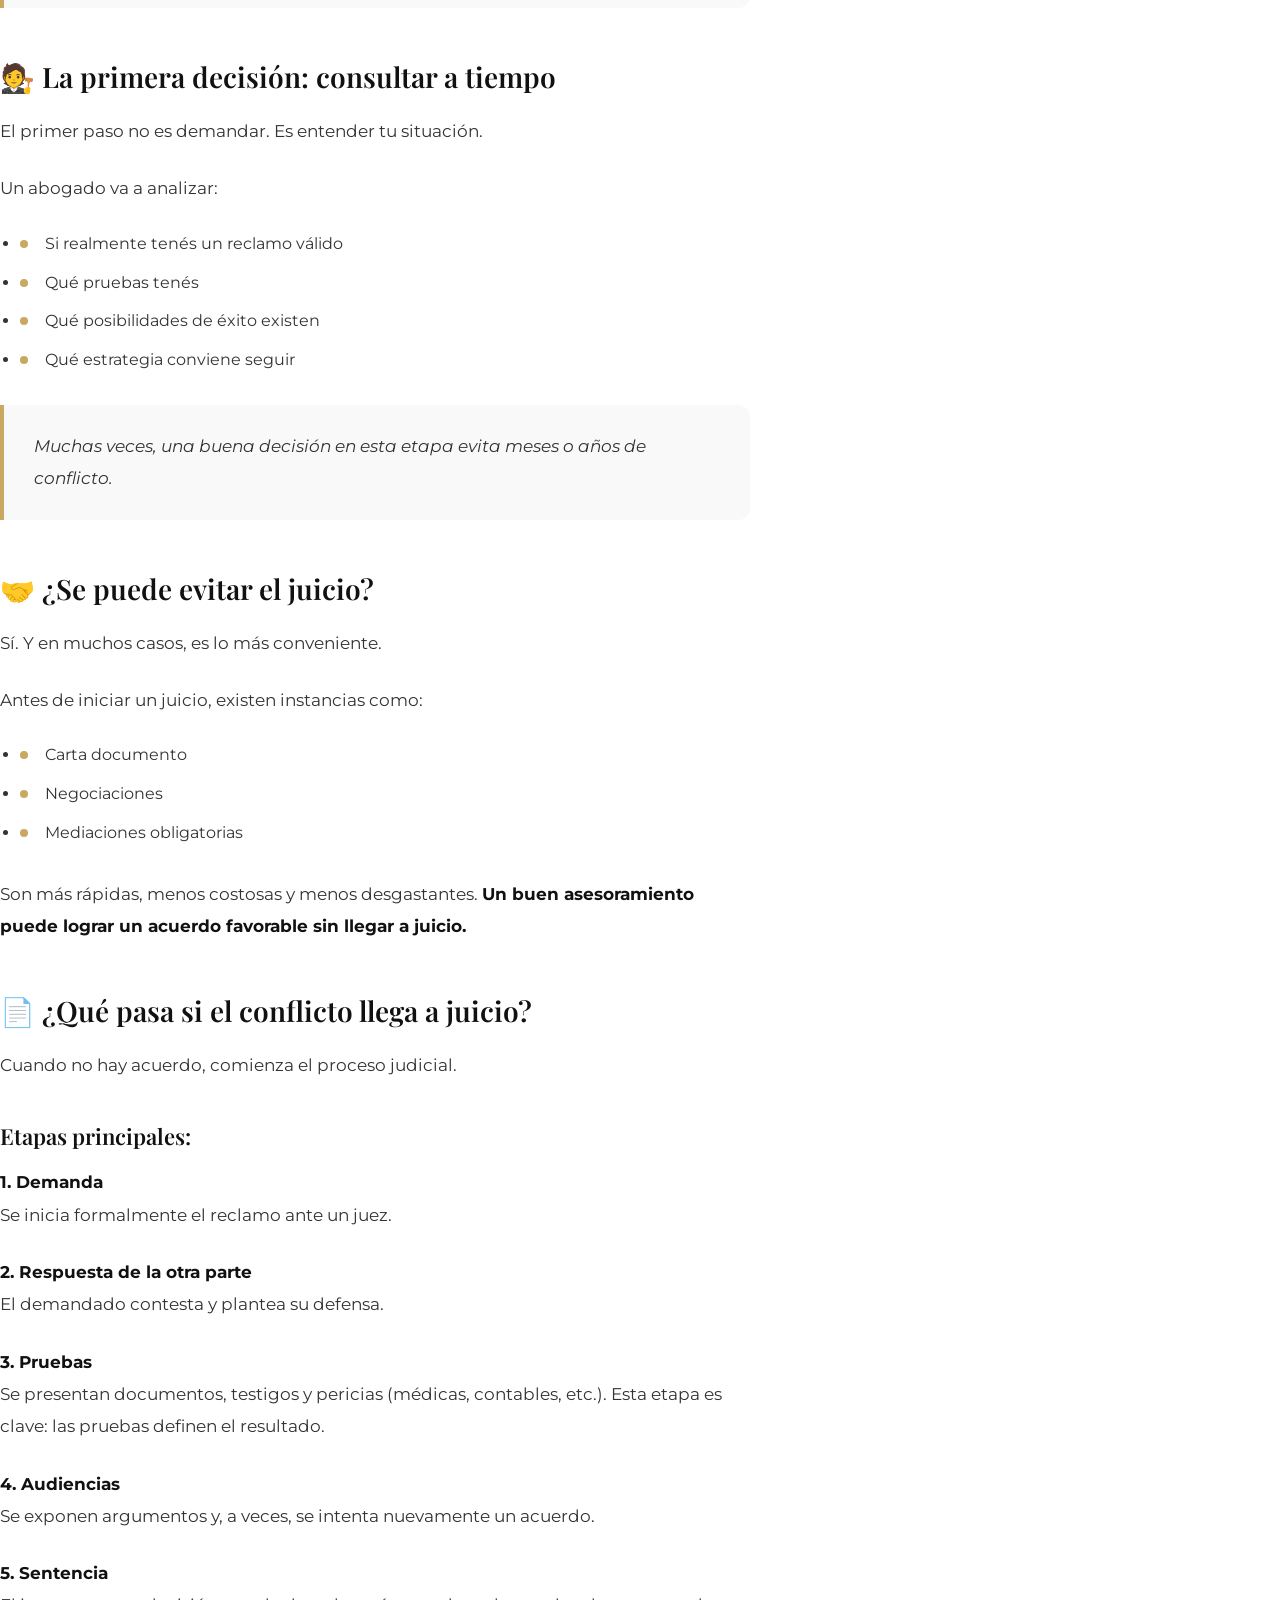
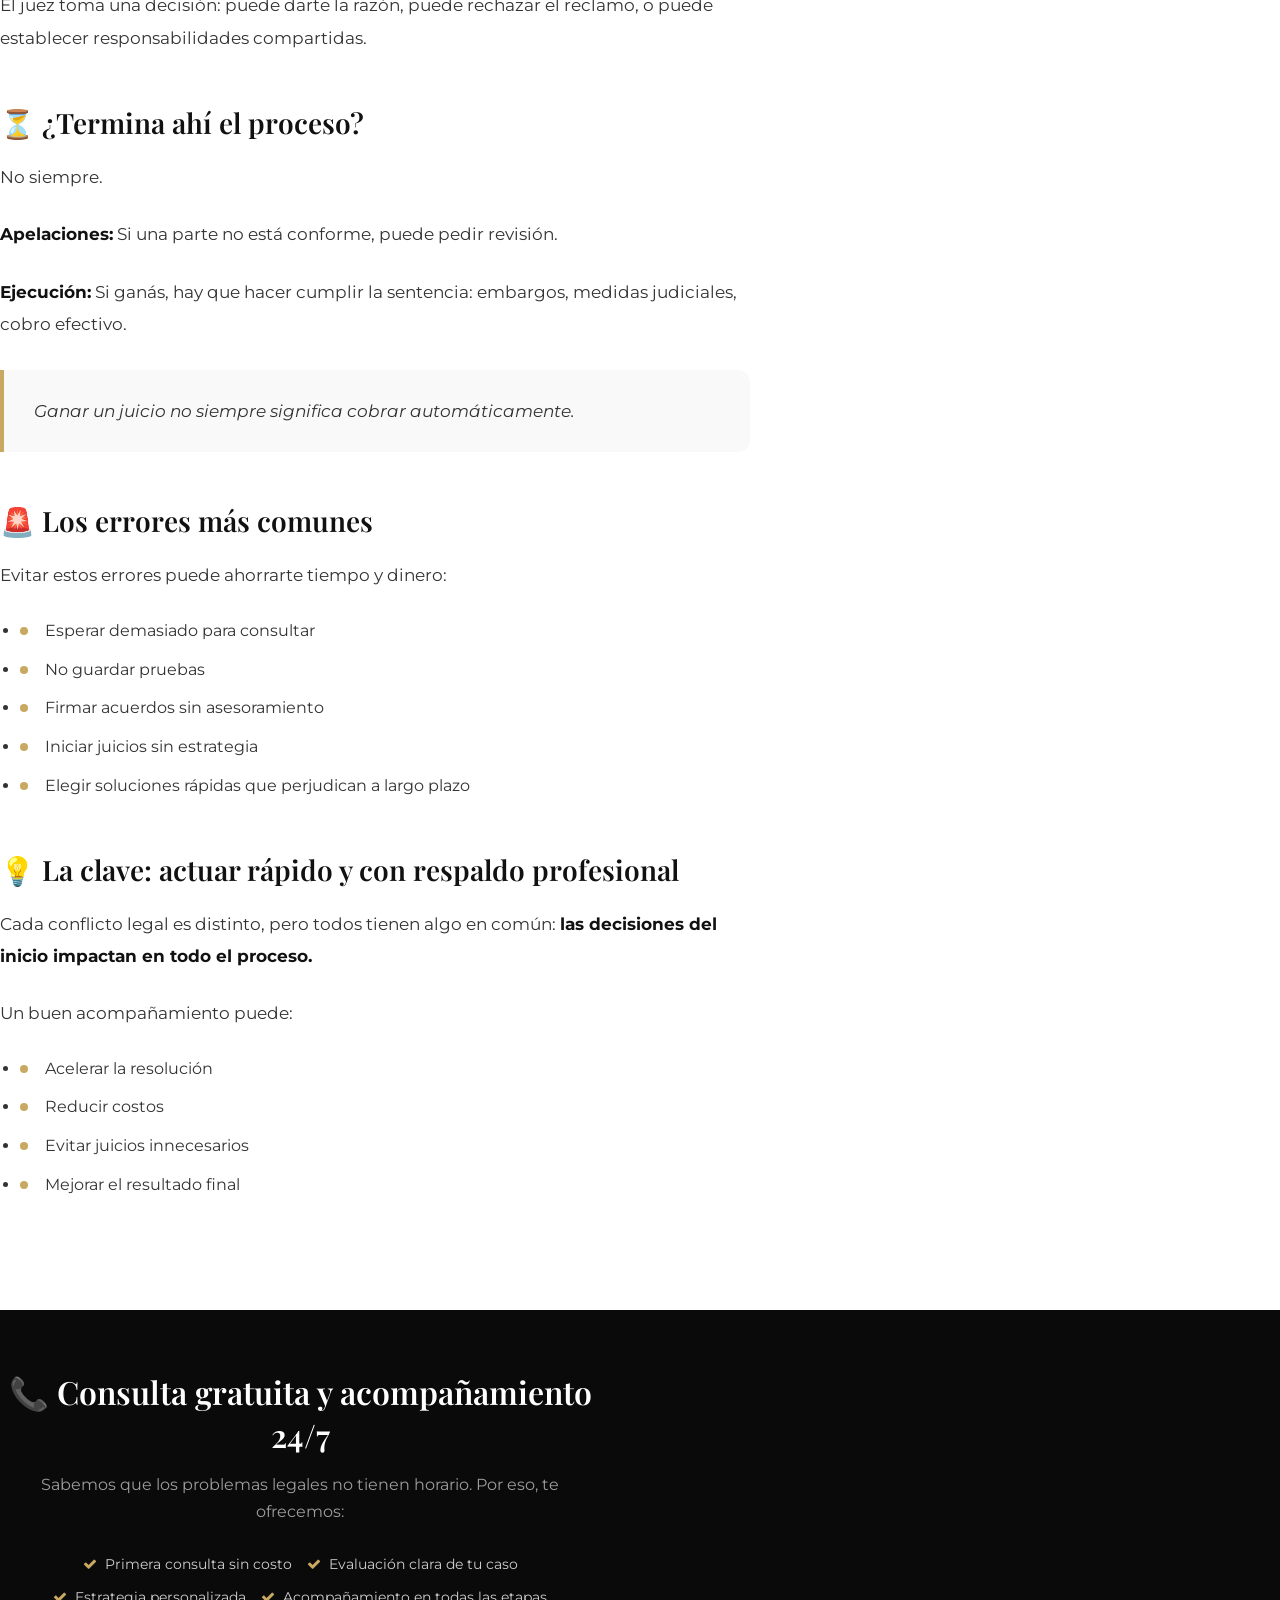
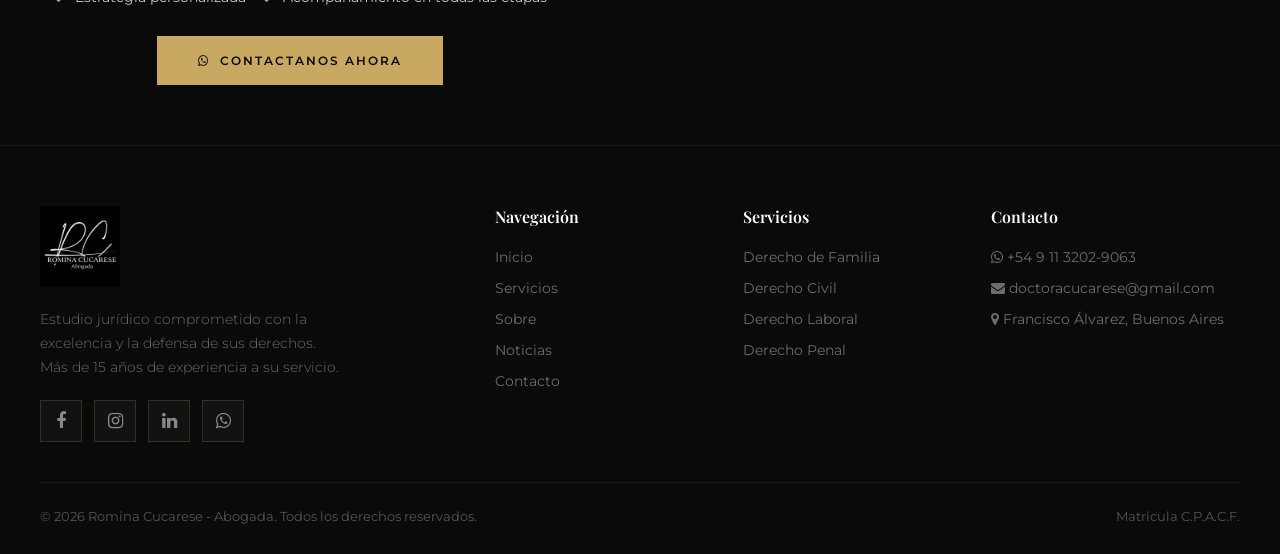
==== commit cfaadb47: "nuevo" ====
--- a/blog-conflicto-legal.html
+++ b/blog-conflicto-legal.html
@@ -241,7 +241,7 @@
           <h4>Contacto</h4>
           <ul class="footer-links">
             <li><a href="https://wa.me/5491132029063"><i class="fa fa-whatsapp"></i> +54 9 11 3202-9063</a></li>
-            <li><a href="mailto:Dradoctoracucarese@gmail.com"><i class="fa fa-envelope"></i> Dradoctoracucarese@gmail.com</a></li>
+            <li><a href="mailto:doctoracucarese@gmail.com"><i class="fa fa-envelope"></i> doctoracucarese@gmail.com</a></li>
             <li><a href="index.html#contacto"><i class="fa fa-map-marker"></i> Francisco Álvarez, Buenos Aires</a></li>
           </ul>
         </div>
--- a/css/style.css
+++ b/css/style.css
@@ -113,7 +113,7 @@
 
 /* ===== SERVICIOS ===== */
 .services-section { background: var(--white); }
-.services-grid { display: grid; grid-template-columns: repeat(3, 1fr); gap: 30px; }
+.services-grid { display: grid; grid-template-columns: repeat(2, 1fr); gap: 30px; max-width: 900px; margin: 0 auto; }
 .service-card { background: var(--white); border: 1px solid var(--border); padding: 40px; transition: all 0.4s ease; position: relative; overflow: hidden; border-radius: 16px; }
 .service-card::before { content: ''; position: absolute; top: 0; left: 0; width: 100%; height: 3px; background: linear-gradient(90deg, transparent, var(--gold), transparent); opacity: 0; transition: opacity 0.4s ease; }
 .service-card:hover { border-color: var(--gold); transform: translateY(-5px); box-shadow: 0 15px 40px rgba(0,0,0,0.08); }
@@ -150,6 +150,8 @@
 .news-grid { display: grid; grid-template-columns: repeat(3, 1fr); gap: 30px; }
 .news-card { background: var(--white); border: 1px solid var(--border); overflow: hidden; transition: all 0.4s ease; border-radius: 16px; text-decoration: none; display: block; }
 .news-card:hover { transform: translateY(-5px); box-shadow: 0 20px 50px rgba(0,0,0,0.1); }
+.news-video { position: relative; padding-bottom: 56.25%; height: 0; overflow: hidden; background: var(--dark); }
+.news-video iframe { position: absolute; top: 0; left: 0; width: 100%; height: 100%; }
 .news-image { height: 220px; overflow: hidden; background: var(--dark); position: relative; }
 .news-image img { width: 100%; height: 100%; object-fit: cover; transition: transform 0.6s ease; }
 .news-card:hover .news-image img { transform: scale(1.05); }
